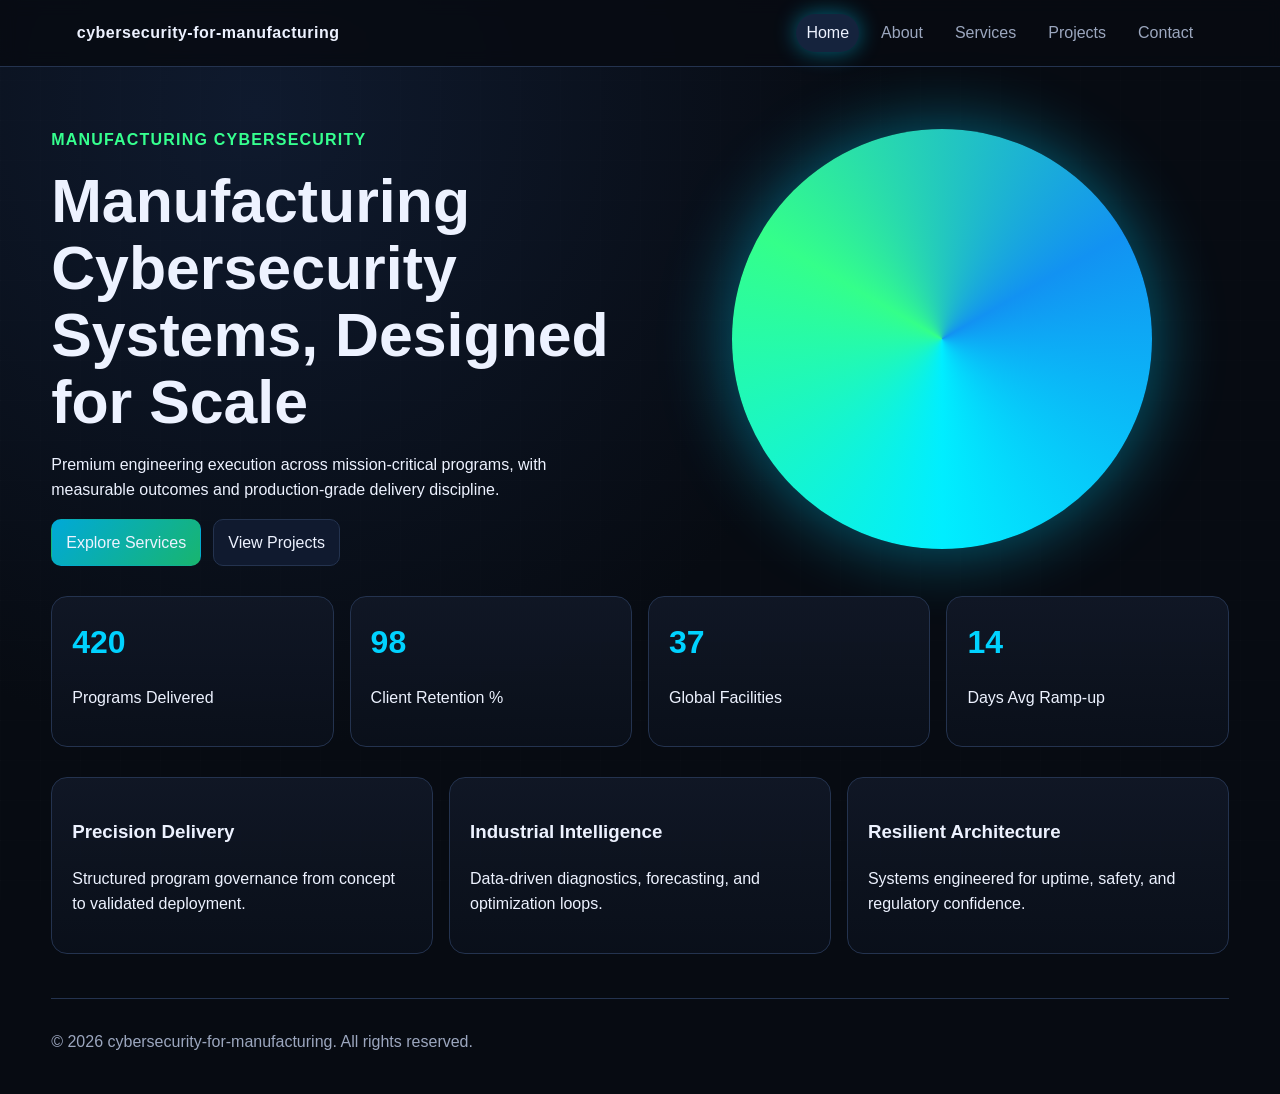
==== index.html @ a74f1dce "initial commit" ====
﻿<!doctype html>
<html lang="en">
<head>
    <meta charset="UTF-8">
    <meta name="viewport" content="width=device-width, initial-scale=1.0">
    <meta name="description" content="cybersecurity-for-manufacturing premium industrial agency website.">
    <title>cybersecurity-for-manufacturing | Home</title>
    <link rel="stylesheet" href="css/styles.css">
</head>
<body>
    <div class="bg-grid" aria-hidden="true"></div>
    <header class="site-header">
        <a class="logo" href="index.html">cybersecurity-for-manufacturing</a>
        <nav>
                <a href="index.html" class="active">Home</a>
                <a href="about.html">About</a>
                <a href="services.html">Services</a>
                <a href="projects.html">Projects</a>
                <a href="contact.html">Contact</a>
        </nav>
    </header>
    <main class="container">
        <section class="hero reveal">
            <div>
                <p class="kicker">Manufacturing Cybersecurity</p>
                <h1>Manufacturing Cybersecurity Systems, Designed for Scale</h1>
                <p>Premium engineering execution across mission-critical programs, with measurable outcomes and production-grade delivery discipline.</p>
                <div class="hero-actions">
                    <a class="btn btn-primary" href="services.html">Explore Services</a>
                    <a class="btn" href="projects.html">View Projects</a>
                </div>
            </div>
            <div class="hero-orb" aria-hidden="true"></div>
        </section>
        <section class="stats reveal">
            <article class="card stat-card"><h3 data-counter="420">0</h3><p>Programs Delivered</p></article>
            <article class="card stat-card"><h3 data-counter="98">0</h3><p>Client Retention %</p></article>
            <article class="card stat-card"><h3 data-counter="37">0</h3><p>Global Facilities</p></article>
            <article class="card stat-card"><h3 data-counter="14">0</h3><p>Days Avg Ramp-up</p></article>
        </section>
        <section class="grid-3 reveal">
            <article class="card"><h3>Precision Delivery</h3><p>Structured program governance from concept to validated deployment.</p></article>
            <article class="card"><h3>Industrial Intelligence</h3><p>Data-driven diagnostics, forecasting, and optimization loops.</p></article>
            <article class="card"><h3>Resilient Architecture</h3><p>Systems engineered for uptime, safety, and regulatory confidence.</p></article>
        </section>
    </main>
    <footer class="site-footer">
        <p>&copy; 2026 cybersecurity-for-manufacturing. All rights reserved.</p>
    </footer>
    <script src="js/script.js"></script>
</body>
</html>
---- css/styles.css ----
﻿:root {
    --bg: #070b12;
    --text: #edf2ff;
    --muted: #9ca7bf;
    --line: #24334f;
    --accent: #00d2ff;
    --accent-2: #36ff8f;
    --glow: 0 0 22px rgba(0, 210, 255, 0.45);
    --radius: 16px;
}
* { box-sizing: border-box; }
html { scroll-behavior: smooth; }
body { margin: 0; font-family: "Segoe UI", "Trebuchet MS", sans-serif; background: radial-gradient(circle at 20% 10%, #0f1a2e, var(--bg) 45%), var(--bg); color: var(--text); line-height: 1.6; }
.bg-grid { position: fixed; inset: 0; background-image: linear-gradient(rgba(255,255,255,.04) 1px, transparent 1px), linear-gradient(90deg, rgba(255,255,255,.04) 1px, transparent 1px); background-size: 40px 40px; opacity: .25; pointer-events: none; z-index: -1; }
.site-header { position: sticky; top: 0; display: flex; justify-content: space-between; align-items: center; padding: 14px 6vw; border-bottom: 1px solid var(--line); background: rgba(7, 11, 18, 0.86); backdrop-filter: blur(8px); z-index: 10; }
.logo { color: var(--text); text-decoration: none; font-weight: 700; letter-spacing: .5px; }
nav { display: flex; gap: 12px; flex-wrap: wrap; }
nav a { color: var(--muted); text-decoration: none; padding: 6px 10px; border-radius: 999px; transition: .25s ease; }
nav a:hover, nav a.active { color: var(--text); background: #15233d; box-shadow: var(--glow); }
.container { width: min(1180px, 92vw); margin: 44px auto; display: grid; gap: 30px; }
.hero, .page-hero { display: grid; grid-template-columns: repeat(2, minmax(0, 1fr)); gap: 30px; align-items: center; }
.page-hero { grid-template-columns: 1fr; }
.kicker { color: var(--accent-2); text-transform: uppercase; letter-spacing: 1.2px; font-weight: 600; }
h1 { font-size: clamp(2rem, 5vw, 3.8rem); line-height: 1.1; margin: 0 0 16px; }
h2 { font-size: clamp(1.4rem, 3vw, 2rem); margin-top: 0; }
.hero-orb { width: min(420px, 100%); aspect-ratio: 1; border-radius: 50%; margin-inline: auto; background: conic-gradient(from 180deg, #0ef, #34ff8a, #1292f2, #0ef); box-shadow: 0 0 70px rgba(0, 210, 255, .45); animation: spin 18s linear infinite; }
@keyframes spin { to { transform: rotate(360deg); } }
.hero-actions { display: flex; gap: 12px; flex-wrap: wrap; margin-top: 16px; }
.btn { border: 1px solid var(--line); color: var(--text); text-decoration: none; background: #101a2f; padding: 10px 14px; border-radius: 10px; transition: .25s ease; cursor: pointer; }
.btn:hover { transform: translateY(-2px); box-shadow: var(--glow); }
.btn-primary { background: linear-gradient(130deg, #00a9d8, #18b56f); border-color: transparent; }
.grid-3, .stats { display: grid; grid-template-columns: repeat(4, minmax(0, 1fr)); gap: 16px; }
.grid-3 { grid-template-columns: repeat(3, minmax(0, 1fr)); }
.grid-2 { display: grid; grid-template-columns: repeat(2, minmax(0, 1fr)); gap: 16px; }
.card { background: linear-gradient(180deg, rgba(17, 24, 38, 0.94), rgba(10, 16, 27, 0.96)); border: 1px solid var(--line); border-radius: var(--radius); padding: 20px; transition: .3s ease; }
.card:hover { border-color: #2f5b9a; transform: translateY(-4px); box-shadow: var(--glow); }
.stat-card h3 { font-size: 2rem; margin: 0; color: var(--accent); }
.animated-card { animation: floatCard 3.8s ease-in-out infinite alternate; }
@keyframes floatCard { from { transform: translateY(0); } to { transform: translateY(-8px); } }
.tool-section .tool-grid { display: grid; grid-template-columns: repeat(2, minmax(0, 1fr)); gap: 16px; }
#tool-form { display: grid; gap: 12px; }
#tool-form label { display: grid; gap: 6px; color: var(--muted); font-size: .95rem; }
#tool-form input { background: #0a1323; border: 1px solid var(--line); color: var(--text); border-radius: 10px; padding: 9px 11px; }
.tool-output p { min-height: 54px; }
.meter { height: 10px; border-radius: 8px; background: #1b2539; overflow: hidden; }
.meter span { display: block; width: 0; height: 100%; background: linear-gradient(90deg, var(--accent), var(--accent-2)); transition: width .45s ease; }
.contact-form input, .contact-form textarea { width: 100%; background: #0a1323; color: var(--text); border: 1px solid var(--line); border-radius: 10px; padding: 9px 11px; }
.reveal { opacity: 0; transform: translateY(18px); transition: .65s ease; }
.reveal.show { opacity: 1; transform: translateY(0); }
.site-footer { width: min(1180px, 92vw); margin: 24px auto 40px; color: var(--muted); border-top: 1px solid var(--line); padding-top: 14px; }
@media (max-width: 960px) {
    .hero, .grid-3, .grid-2, .stats, .tool-section .tool-grid { grid-template-columns: 1fr; }
    .site-header { gap: 10px; flex-direction: column; align-items: flex-start; }
}
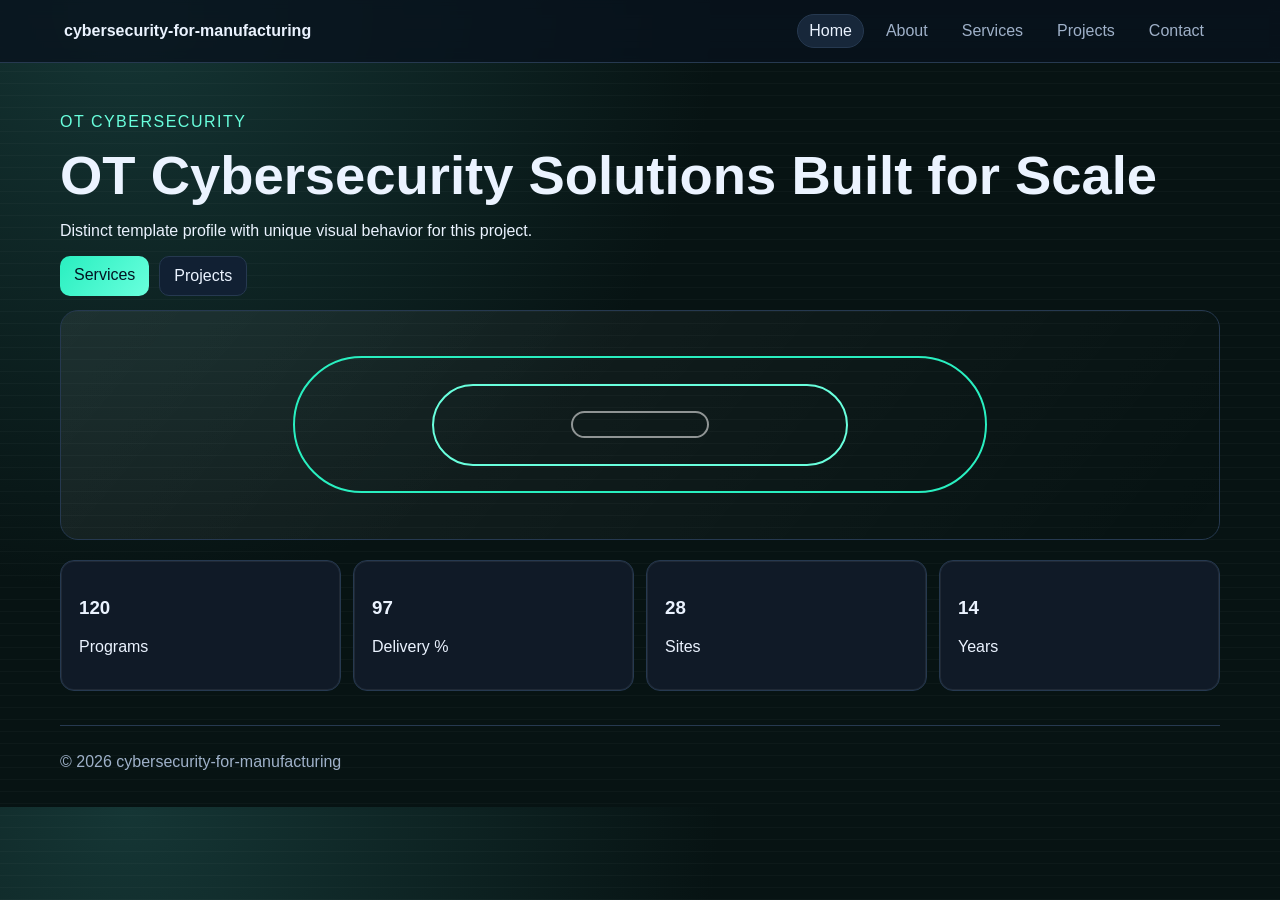
==== commit 85f9c972: "made this unique" ====
--- a/index.html
+++ b/index.html
@@ -1,52 +1,2 @@
-﻿<!doctype html>
-<html lang="en">
-<head>
-    <meta charset="UTF-8">
-    <meta name="viewport" content="width=device-width, initial-scale=1.0">
-    <meta name="description" content="cybersecurity-for-manufacturing premium industrial agency website.">
-    <title>cybersecurity-for-manufacturing | Home</title>
-    <link rel="stylesheet" href="css/styles.css">
-</head>
-<body>
-    <div class="bg-grid" aria-hidden="true"></div>
-    <header class="site-header">
-        <a class="logo" href="index.html">cybersecurity-for-manufacturing</a>
-        <nav>
-                <a href="index.html" class="active">Home</a>
-                <a href="about.html">About</a>
-                <a href="services.html">Services</a>
-                <a href="projects.html">Projects</a>
-                <a href="contact.html">Contact</a>
-        </nav>
-    </header>
-    <main class="container">
-        <section class="hero reveal">
-            <div>
-                <p class="kicker">Manufacturing Cybersecurity</p>
-                <h1>Manufacturing Cybersecurity Systems, Designed for Scale</h1>
-                <p>Premium engineering execution across mission-critical programs, with measurable outcomes and production-grade delivery discipline.</p>
-                <div class="hero-actions">
-                    <a class="btn btn-primary" href="services.html">Explore Services</a>
-                    <a class="btn" href="projects.html">View Projects</a>
-                </div>
-            </div>
-            <div class="hero-orb" aria-hidden="true"></div>
-        </section>
-        <section class="stats reveal">
-            <article class="card stat-card"><h3 data-counter="420">0</h3><p>Programs Delivered</p></article>
-            <article class="card stat-card"><h3 data-counter="98">0</h3><p>Client Retention %</p></article>
-            <article class="card stat-card"><h3 data-counter="37">0</h3><p>Global Facilities</p></article>
-            <article class="card stat-card"><h3 data-counter="14">0</h3><p>Days Avg Ramp-up</p></article>
-        </section>
-        <section class="grid-3 reveal">
-            <article class="card"><h3>Precision Delivery</h3><p>Structured program governance from concept to validated deployment.</p></article>
-            <article class="card"><h3>Industrial Intelligence</h3><p>Data-driven diagnostics, forecasting, and optimization loops.</p></article>
-            <article class="card"><h3>Resilient Architecture</h3><p>Systems engineered for uptime, safety, and regulatory confidence.</p></article>
-        </section>
-    </main>
-    <footer class="site-footer">
-        <p>&copy; 2026 cybersecurity-for-manufacturing. All rights reserved.</p>
-    </footer>
-    <script src="js/script.js"></script>
-</body>
-</html>
+﻿<!doctype html><html lang="en"><head><meta charset="utf-8"><meta name="viewport" content="width=device-width,initial-scale=1"><title>cybersecurity-for-manufacturing | index.html</title><link rel="stylesheet" href="css/styles.css"></head><body class="nav-pill card-edge hero-stack motif-matrix btn-solid"><div class="bg"></div><header><a class="logo" href="index.html">cybersecurity-for-manufacturing</a><nav><a href="index.html" class="active">Home</a><a href="about.html">About</a><a href="services.html">Services</a><a href="projects.html">Projects</a><a href="contact.html">Contact</a></nav></header><main>        <section class="hero reveal"><div><p class="kicker">OT Cybersecurity</p><h1>OT Cybersecurity Solutions Built for Scale</h1><p>Distinct template profile with unique visual behavior for this project.</p><div class="actions"><a class="btn primary" href="services.html">Services</a><a class="btn" href="projects.html">Projects</a></div></div><div class="hero-visual"><span></span><span></span><span></span></div></section>
+        <section class="stats reveal"><article class="card"><h3 data-counter="120">0</h3><p>Programs</p></article><article class="card"><h3 data-counter="97">0</h3><p>Delivery %</p></article><article class="card"><h3 data-counter="28">0</h3><p>Sites</p></article><article class="card"><h3 data-counter="14">0</h3><p>Years</p></article></section></main><footer><p>&copy; 2026 cybersecurity-for-manufacturing</p></footer><script src="js/script.js"></script></body></html>
--- a/css/styles.css
+++ b/css/styles.css
@@ -1,54 +1,16 @@
-﻿:root {
-    --bg: #070b12;
-    --text: #edf2ff;
-    --muted: #9ca7bf;
-    --line: #24334f;
-    --accent: #00d2ff;
-    --accent-2: #36ff8f;
-    --glow: 0 0 22px rgba(0, 210, 255, 0.45);
-    --radius: 16px;
-}
-* { box-sizing: border-box; }
-html { scroll-behavior: smooth; }
-body { margin: 0; font-family: "Segoe UI", "Trebuchet MS", sans-serif; background: radial-gradient(circle at 20% 10%, #0f1a2e, var(--bg) 45%), var(--bg); color: var(--text); line-height: 1.6; }
-.bg-grid { position: fixed; inset: 0; background-image: linear-gradient(rgba(255,255,255,.04) 1px, transparent 1px), linear-gradient(90deg, rgba(255,255,255,.04) 1px, transparent 1px); background-size: 40px 40px; opacity: .25; pointer-events: none; z-index: -1; }
-.site-header { position: sticky; top: 0; display: flex; justify-content: space-between; align-items: center; padding: 14px 6vw; border-bottom: 1px solid var(--line); background: rgba(7, 11, 18, 0.86); backdrop-filter: blur(8px); z-index: 10; }
-.logo { color: var(--text); text-decoration: none; font-weight: 700; letter-spacing: .5px; }
-nav { display: flex; gap: 12px; flex-wrap: wrap; }
-nav a { color: var(--muted); text-decoration: none; padding: 6px 10px; border-radius: 999px; transition: .25s ease; }
-nav a:hover, nav a.active { color: var(--text); background: #15233d; box-shadow: var(--glow); }
-.container { width: min(1180px, 92vw); margin: 44px auto; display: grid; gap: 30px; }
-.hero, .page-hero { display: grid; grid-template-columns: repeat(2, minmax(0, 1fr)); gap: 30px; align-items: center; }
-.page-hero { grid-template-columns: 1fr; }
-.kicker { color: var(--accent-2); text-transform: uppercase; letter-spacing: 1.2px; font-weight: 600; }
-h1 { font-size: clamp(2rem, 5vw, 3.8rem); line-height: 1.1; margin: 0 0 16px; }
-h2 { font-size: clamp(1.4rem, 3vw, 2rem); margin-top: 0; }
-.hero-orb { width: min(420px, 100%); aspect-ratio: 1; border-radius: 50%; margin-inline: auto; background: conic-gradient(from 180deg, #0ef, #34ff8a, #1292f2, #0ef); box-shadow: 0 0 70px rgba(0, 210, 255, .45); animation: spin 18s linear infinite; }
-@keyframes spin { to { transform: rotate(360deg); } }
-.hero-actions { display: flex; gap: 12px; flex-wrap: wrap; margin-top: 16px; }
-.btn { border: 1px solid var(--line); color: var(--text); text-decoration: none; background: #101a2f; padding: 10px 14px; border-radius: 10px; transition: .25s ease; cursor: pointer; }
-.btn:hover { transform: translateY(-2px); box-shadow: var(--glow); }
-.btn-primary { background: linear-gradient(130deg, #00a9d8, #18b56f); border-color: transparent; }
-.grid-3, .stats { display: grid; grid-template-columns: repeat(4, minmax(0, 1fr)); gap: 16px; }
-.grid-3 { grid-template-columns: repeat(3, minmax(0, 1fr)); }
-.grid-2 { display: grid; grid-template-columns: repeat(2, minmax(0, 1fr)); gap: 16px; }
-.card { background: linear-gradient(180deg, rgba(17, 24, 38, 0.94), rgba(10, 16, 27, 0.96)); border: 1px solid var(--line); border-radius: var(--radius); padding: 20px; transition: .3s ease; }
-.card:hover { border-color: #2f5b9a; transform: translateY(-4px); box-shadow: var(--glow); }
-.stat-card h3 { font-size: 2rem; margin: 0; color: var(--accent); }
-.animated-card { animation: floatCard 3.8s ease-in-out infinite alternate; }
-@keyframes floatCard { from { transform: translateY(0); } to { transform: translateY(-8px); } }
-.tool-section .tool-grid { display: grid; grid-template-columns: repeat(2, minmax(0, 1fr)); gap: 16px; }
-#tool-form { display: grid; gap: 12px; }
-#tool-form label { display: grid; gap: 6px; color: var(--muted); font-size: .95rem; }
-#tool-form input { background: #0a1323; border: 1px solid var(--line); color: var(--text); border-radius: 10px; padding: 9px 11px; }
-.tool-output p { min-height: 54px; }
-.meter { height: 10px; border-radius: 8px; background: #1b2539; overflow: hidden; }
-.meter span { display: block; width: 0; height: 100%; background: linear-gradient(90deg, var(--accent), var(--accent-2)); transition: width .45s ease; }
-.contact-form input, .contact-form textarea { width: 100%; background: #0a1323; color: var(--text); border: 1px solid var(--line); border-radius: 10px; padding: 9px 11px; }
-.reveal { opacity: 0; transform: translateY(18px); transition: .65s ease; }
-.reveal.show { opacity: 1; transform: translateY(0); }
-.site-footer { width: min(1180px, 92vw); margin: 24px auto 40px; color: var(--muted); border-top: 1px solid var(--line); padding-top: 14px; }
-@media (max-width: 960px) {
-    .hero, .grid-3, .grid-2, .stats, .tool-section .tool-grid { grid-template-columns: 1fr; }
-    .site-header { gap: 10px; flex-direction: column; align-items: flex-start; }
-}
+﻿:root{--a:#29efc0;--b:#69ffdd;--bg:#071313;--g:#153635;--f:'Consolas',sans-serif;--t:#ebf3ff;--m:#9fb1c9;--l:#263950}*{box-sizing:border-box}html{scroll-behavior:smooth}body{margin:0;font-family:var(--f);color:var(--t);background:radial-gradient(circle at 10% 0%,var(--g),var(--bg) 42%),var(--bg)}.bg{position:fixed;inset:0;opacity:.2;pointer-events:none;z-index:-1}
+body.motif-rings .bg{background:radial-gradient(circle,#fff2 1px,transparent 1px);background-size:22px 22px}body.motif-mesh .bg{background-image:linear-gradient(#fff2 1px,transparent 1px),linear-gradient(90deg,#fff2 1px,transparent 1px);background-size:34px 34px}body.motif-radar .bg{background:radial-gradient(circle at 70% 20%,#fff3,transparent 30%)}body.motif-leaf .bg{background:linear-gradient(120deg,#fff2,transparent)}body.motif-strata .bg{background:repeating-linear-gradient(160deg,#fff1,#fff1 2px,transparent 2px,transparent 18px)}body.motif-vector .bg{background:linear-gradient(45deg,#fff2 1px,transparent 1px);background-size:26px 26px}body.motif-grain .bg{background:radial-gradient(#fff2 1px,transparent 1px);background-size:14px 14px}body.motif-signal .bg{background:repeating-radial-gradient(circle at 65% 35%,#fff2 0 2px,transparent 2px 18px)}body.motif-silicon .bg{background:linear-gradient(90deg,#fff2,transparent)}body.motif-matrix .bg{background:repeating-linear-gradient(0deg,#fff2,#fff2 1px,transparent 1px,transparent 12px)}body.motif-route .bg{background:linear-gradient(130deg,#fff2,transparent)}body.motif-grid .bg{background-image:linear-gradient(#fff2 1px,transparent 1px),linear-gradient(90deg,#fff2 1px,transparent 1px);background-size:40px 40px}body.motif-beam .bg{background:linear-gradient(90deg,transparent,#fff2,transparent)}body.motif-forge .bg{background:radial-gradient(circle at 20% 20%,#fff3,transparent 32%)}body.motif-nodes .bg{background:radial-gradient(circle,#fff2 2px,transparent 2px);background-size:28px 28px}body.motif-dashboard .bg{background:linear-gradient(0deg,#fff2 2px,transparent 2px);background-size:100% 28px}body.motif-target .bg{background:repeating-radial-gradient(circle,#fff2 0 2px,transparent 2px 12px)}body.motif-orbit .bg{background:radial-gradient(circle at 30% 40%,#fff2,transparent 30%)}body.motif-arm .bg{background:linear-gradient(45deg,#fff2 2px,transparent 2px);background-size:24px 24px}body.motif-factory .bg{background:repeating-linear-gradient(90deg,#fff2,#fff2 4px,transparent 4px,transparent 20px)}
+header{position:sticky;top:0;display:flex;justify-content:space-between;align-items:center;gap:10px;padding:14px 5vw;background:#08121dcc;border-bottom:1px solid var(--l);backdrop-filter:blur(6px)}.logo{color:var(--t);text-decoration:none;font-weight:700}nav{display:flex;gap:10px;flex-wrap:wrap}nav a{color:var(--m);text-decoration:none;padding:7px 11px;transition:.2s}
+body.nav-pill nav a{border:1px solid transparent;border-radius:999px}body.nav-pill nav a:hover,body.nav-pill nav a.active{color:var(--t);border-color:var(--l);background:#17273a}
+body.nav-underline nav a{border-bottom:2px solid transparent}body.nav-underline nav a:hover,body.nav-underline nav a.active{color:var(--t);border-color:var(--a)}
+body.nav-box nav a{border:1px solid var(--l);border-radius:8px}body.nav-box nav a:hover,body.nav-box nav a.active{color:var(--t)}
+main{width:min(1160px,92vw);margin:34px auto;display:grid;gap:20px}h1{font-size:clamp(2rem,5vw,3.4rem);line-height:1.08;margin:0 0 10px}.kicker{text-transform:uppercase;letter-spacing:1.5px;color:var(--b)}
+.hero{display:grid;gap:14px;align-items:center}body.hero-split .hero{grid-template-columns:1.2fr .8fr}body.hero-stack .hero{grid-template-columns:1fr}.hero-visual{min-height:230px;border:1px solid var(--l);border-radius:18px;position:relative;overflow:hidden;background:linear-gradient(130deg,#fff1,#fff0)}.hero-visual span{position:absolute;inset:20%;border:2px solid var(--a);border-radius:999px;animation:wave 1.9s ease-in-out infinite}.hero-visual span:nth-child(2){inset:32%;border-color:var(--b);animation-delay:.4s}.hero-visual span:nth-child(3){inset:44%;border-color:#fff8;animation-delay:.8s}@keyframes wave{0%{transform:scale(.82);opacity:.9}100%{transform:scale(1.55);opacity:.08}}
+.actions{display:flex;gap:10px;flex-wrap:wrap;margin-top:10px}.btn{text-decoration:none;padding:10px 14px;border-radius:10px;cursor:pointer;transition:.2s}.btn:hover{transform:translateY(-2px)}
+body.btn-solid .btn{border:1px solid var(--l);background:#112033;color:var(--t)}body.btn-solid .btn.primary{border:none;background:linear-gradient(130deg,var(--a),var(--b));color:#021522}
+body.btn-line .btn{border:1px solid color-mix(in srgb,var(--a) 45%,var(--l));background:transparent;color:var(--t)}body.btn-line .btn.primary{background:color-mix(in srgb,var(--a) 20%,transparent)}
+.stats{display:grid;grid-template-columns:repeat(4,minmax(0,1fr));gap:12px}.cols,.tool-grid{display:grid;grid-template-columns:repeat(2,minmax(0,1fr));gap:12px}.card{padding:18px;border-radius:14px;transition:.25s}
+body.card-glow .card{background:linear-gradient(180deg,#152335,#0e1826);border:1px solid var(--l)}body.card-glow .card:hover{box-shadow:0 0 22px color-mix(in srgb,var(--a) 45%,transparent);transform:translateY(-4px)}
+body.card-soft .card{background:linear-gradient(180deg,#1a2533,#121a25);border:1px solid #fff1}body.card-soft .card:hover{transform:translateY(-3px)}
+body.card-edge .card{background:#101a27;border:1px solid var(--l);box-shadow:inset 0 0 0 1px #fff1}body.card-edge .card:hover{border-color:var(--a);transform:translateY(-3px)}
+.list{margin:0;padding-left:18px;display:grid;gap:8px}label{display:grid;gap:6px;color:var(--m)}input,textarea{width:100%;background:#0a1320;color:var(--t);border:1px solid var(--l);border-radius:8px;padding:9px}#tool-form{display:grid;gap:10px}.meter{height:10px;background:#1a283b;border-radius:7px;overflow:hidden}.meter span{display:block;height:100%;width:0;background:linear-gradient(90deg,var(--a),var(--b));transition:width .45s}.reveal{opacity:0;transform:translateY(14px);transition:.6s}.reveal.show{opacity:1;transform:none}footer{width:min(1160px,92vw);margin:18px auto 36px;padding-top:11px;border-top:1px solid var(--l);color:var(--m)}@media (max-width:900px){.hero,.stats,.cols,.tool-grid{grid-template-columns:1fr}header{flex-direction:column;align-items:flex-start}}
